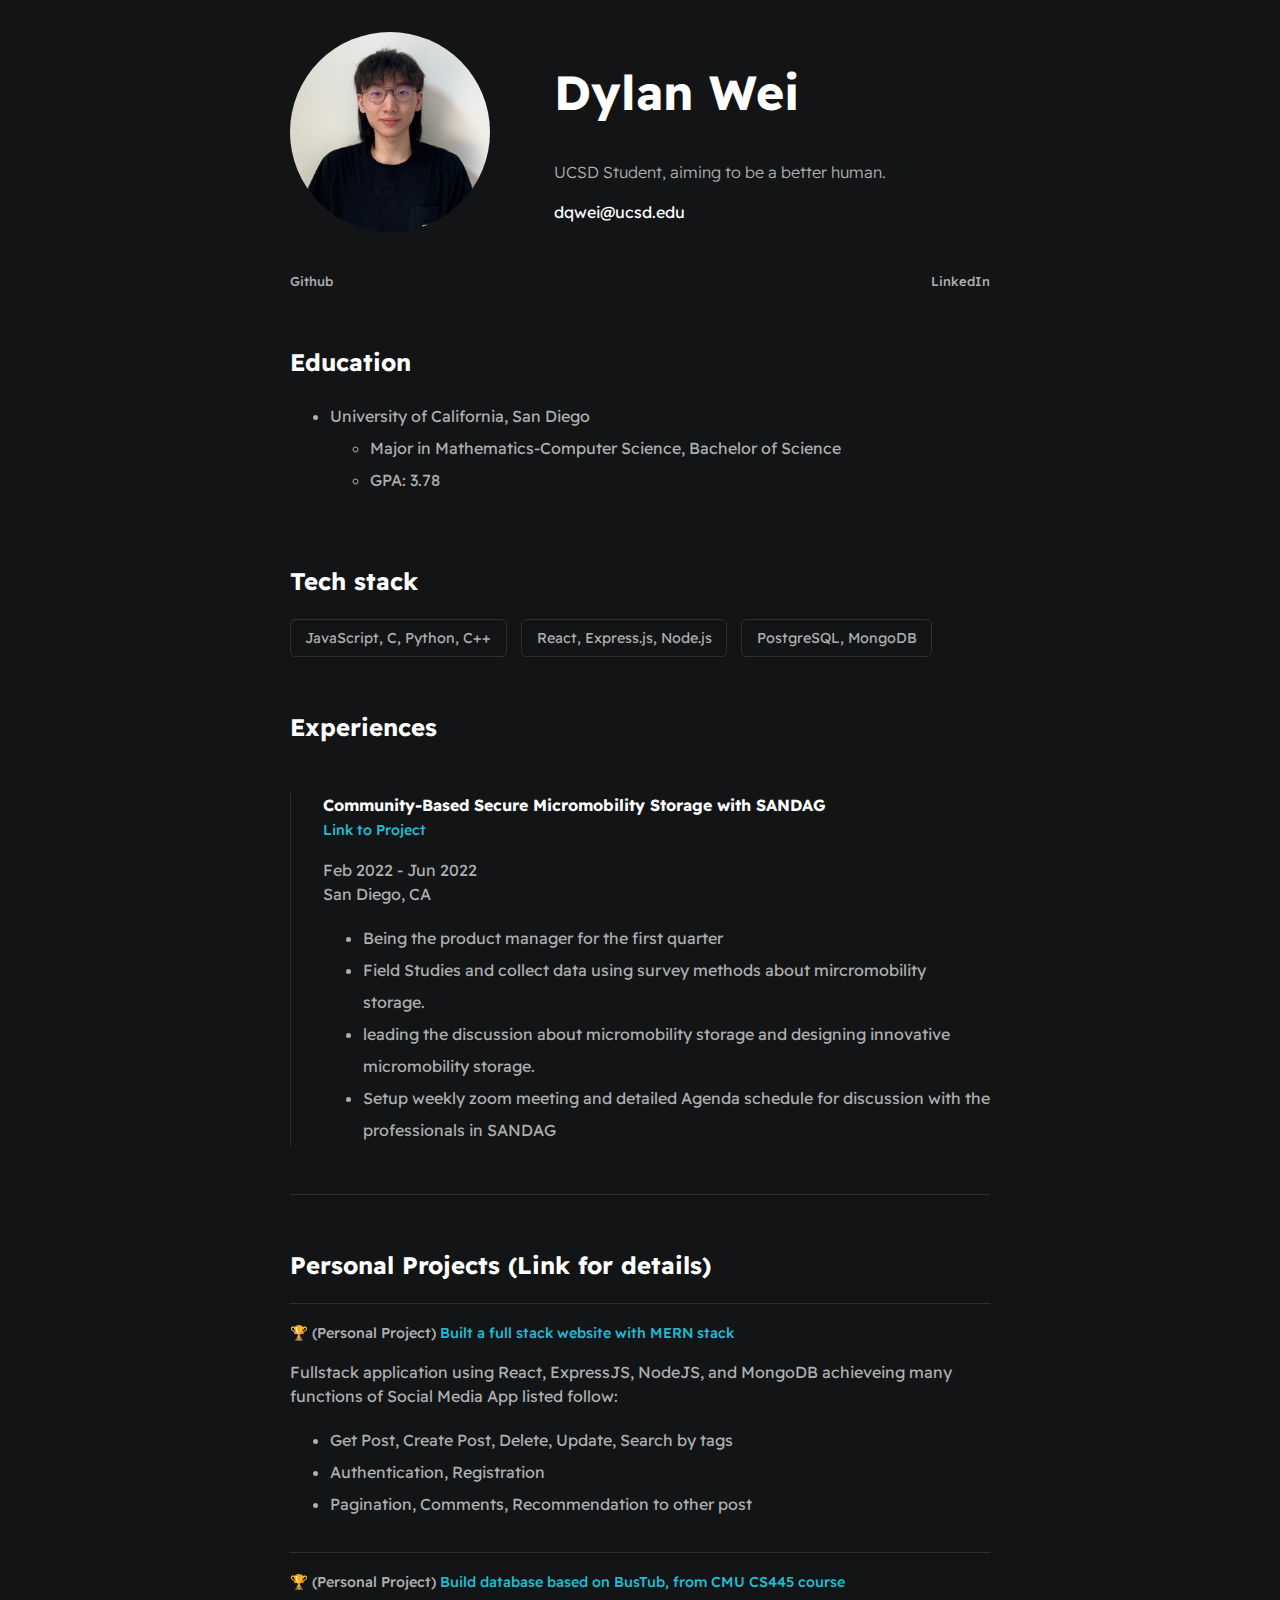
==== index.html @ da63334c "modify to link in indedx" ====
<!DOCTYPE html>
<html lang="en">
  <head>
    <meta charset="UTF-8" />
    <meta http-equiv="X-UA-Compatible" content="IE=edge" />
    <meta name="viewport" content="width=device-width, initial-scale=1.0" />
    <link
      rel="stylesheet"
      type="text/css"
      media="screen"
      href="./styles/main.css"
    />
    <title>My Resume</title>
  </head>
  <body>
    <div id="container--main">
      <!-- Basic Information Section -->
      <section id="wrapper--hero" class="section--page">
        <img id="profile--img" src="./assets/images/profile_pic.jpeg" />
        <div>
          <h1 id="user--name">Dylan Wei</h1>
          <p id="bio">UCSD Student, aiming to be a better human.</p>
          <p id="email">dqwei@ucsd.edu</p>
        </div>
      </section>

      <!-- Social List Section -->
      <section class="section--page">
        <div id="social--list">
          <a href="https://github.com/dqwei1219/" target="_blank">Github</a>
          <a href="https://www.linkedin.com/in/dylan-wei-57ba23220/" >LinkedIn</a>
        </div>
      </section>

      <!-- Education -->
      <section class="section--page">
        <h2>Education</h2>
        <ul id="education">
          <li>University of California, San Diego</li>
          <ul id="education">
            <li>Major in Mathematics-Computer Science, Bachelor of Science</li>
            <li>GPA: 3.78</li>
          </ul>
        </ul>
      </section>

      <!--Tech Stack-->
      <section class="section--page">
        <h2>Tech stack</h2>

        <div id="wrapper--techstack__items">
          <div class="card--techstack">
            <span>JavaScript, C, Python, C++ </span>
          </div>
          <div class="card--techstack">
            <span>React, Express.js, Node.js</span>
          </div>
          <div class="card--techstack"><span>PostgreSQL, MongoDB</span></div>
        </div>
      </section>

      <!-- Work History-->
      <section id="work-history-wrapper" class="section--page">
        <h2>Experiences</h2>
        <div class="card--work-history">
          <strong>
            Community-Based Secure Micromobility Storage with SANDAG
          </strong>
          <br/>
          <a id="link" href="https://github.com/dqwei1219/Digital-Resume/blob/main/project3.html">Link to Project</a>
          <p>
            Feb 2022 - Jun 2022 <br />
            San Diego, CA
          </p>
          <ul>
            <li>Being the product manager for the first quarter</li>
            <li>
              Field Studies and collect data using survey methods about
              mircromobility storage.
            </li>
            <li>
              leading the discussion about micromobility storage and designing
              innovative micromobility storage.
            </li>
            <li>
              Setup weekly zoom meeting and detailed Agenda schedule for
              discussion with the professionals in SANDAG
            </li>
          </ul>
        </div>

        <div class="line-break"></div>
      </section>

      <!--Personal Projects-->
      <section class="section--page">
        <h2>Personal Projects (Link for details)</h2>
        <div class="card--project">
          <a href="https://github.com/dqwei1219/Digital-Resume/blob/main/project1.html"
            ><span>🏆 (Personal Project) </span>Built a full stack website with
            MERN stack</a
          >
          <p>
            Fullstack application using React, ExpressJS, NodeJS, and MongoDB
            achieveing many functions of Social Media App listed follow:
            <ul> 
            <li>Get Post, Create Post, Delete, Update, Search by tags</li>
            <li>Authentication, Registration</li>
            <li>Pagination, Comments, Recommendation to other post</li>
            </ul>
          </p>
        </div>
        <div class="card--project">
          <a href="https://github.com/dqwei1219/Digital-Resume/blob/main/project2.html"
            ><span>🏆 (Personal Project) </span>Build database based on BusTub,
            from CMU CS445 course</a
          >
      </section>
    </div>
  </body>
</html>
---- styles/main.css ----
@import url('https://fonts.googleapis.com/css2?family=Readex+Pro:wght@300;400;500;600;700&display=swap');

:root{
    --mainTextColor-light:#000;
    --secondaryTextColor-light: #808080;
    --mainLinkColor-light:#0da2b8;
    --mainBorderColor-light:rgb(218, 218, 218);
    --mainBgColor-light:rgb(249, 250,251);

    --mainTextColor-dark:#fff;
    --secondaryTextColor-dark:#adb0b1;
    --mainLinkColor-dark:rgb(30, 190,214);
    --mainBorderColor-dark:#2b3031;
    --mainBgColor-dark:#131415;

    --mainTextColor:var(--mainTextColor-dark);
    --secondaryTextColor:var(--secondaryTextColor-dark);
    --mainLinkColor:var(--mainLinkColor-dark);
    --mainBorderColor:var(--mainBorderColor-dark);
    --mainBgColor:var(--mainBgColor-dark);

}

*{
    font-family: 'Readex Pro';
    line-height: 1.5em;
    box-sizing: border-box; /* Item inside div don't overflow */
    color: var(--mainTextColor);
}

body{
    background-color:var(--mainBgColor);
}

p,span,li{
    color:var(--secondaryTextColor);
    font-size: 1em; /* 16px */
}

a{
    text-decoration: none;
    color: var(--mainLinkColor);
    font-weight: 500;
}

li {
    line-height: 2em;
}

#container--main { /* referencing the id */
    max-width: 700px; 
    margin: 0 auto /* center the page */
}

#wrapper--hero {
    display: flex; /* Display left to right */
    align-items: center;
    gap: 4em;
}

#user--name {
    font-size: 3em;
}

#bio {
    font-weight: 300;
}

#profile--img {
    border-radius: 50%; /* turning to a circle */
    width: 200px;
    height: 200px;
    object-fit: cover;
}

#email {
    color: var(--mainTextColor)
}

#social--list {
    display: flex;
    justify-content: space-between; /* put space between each link */
                                    /* Less social link can use flex-start */
    column-gap: 1em;
    flex-wrap: wrap;
}

#social--list, a{
    font-size: 0.9em;
    color: var(--secondaryTextColor);
}

#social--list, a:hover{ /* when moving the cursor on the link */
    font-size: 0.9em;
    color: var(--mainLinkColor);
    transition: 0.3s;
}

#experience {
    list-style: none;
}

#wrapper--techstack__items {
    display: flex;
    flex-wrap: wrap;
    gap: 1em;
    font-size: 0.9em;
}

.card--techstack {
    border: 1px solid var(--mainBorderColor);
    border-radius: 5px;
    padding: 0.5em 1em;
    align-items: center;
}

.section--page{ /* referencing the class */
    padding-top: 1em;
    padding-bottom: 1em;
}

.card--work-history{
    border-left: 1px solid var(--mainBorderColor);
    margin-top: 3em;
    margin-bottom: 3em;
    padding-left: 2em;
}

.line-break{
    background-color: var(--mainBorderColor);
    height: 1px;
}

.card--project{
    padding-top: 1em;
    padding-bottom: 1em;
    border-top: 1px solid var(--mainBorderColor);
}

.card--project a{
    color: rgb(30, 190,214);
}

#link {
    color: rgb(30, 190,214);
}


@media(max-width:600px){

    .section--page{
        padding-top: 1em;
        padding-bottom: 1em;
    }

    #wrapper--hero{
        gap: 1em;
        flex-direction: column;
    }

    #profile-pic{
        width: 200px;
        height: 200px;
    }


    .card--work-history{
        border-left: none;
        padding-left: 0;
    }
}
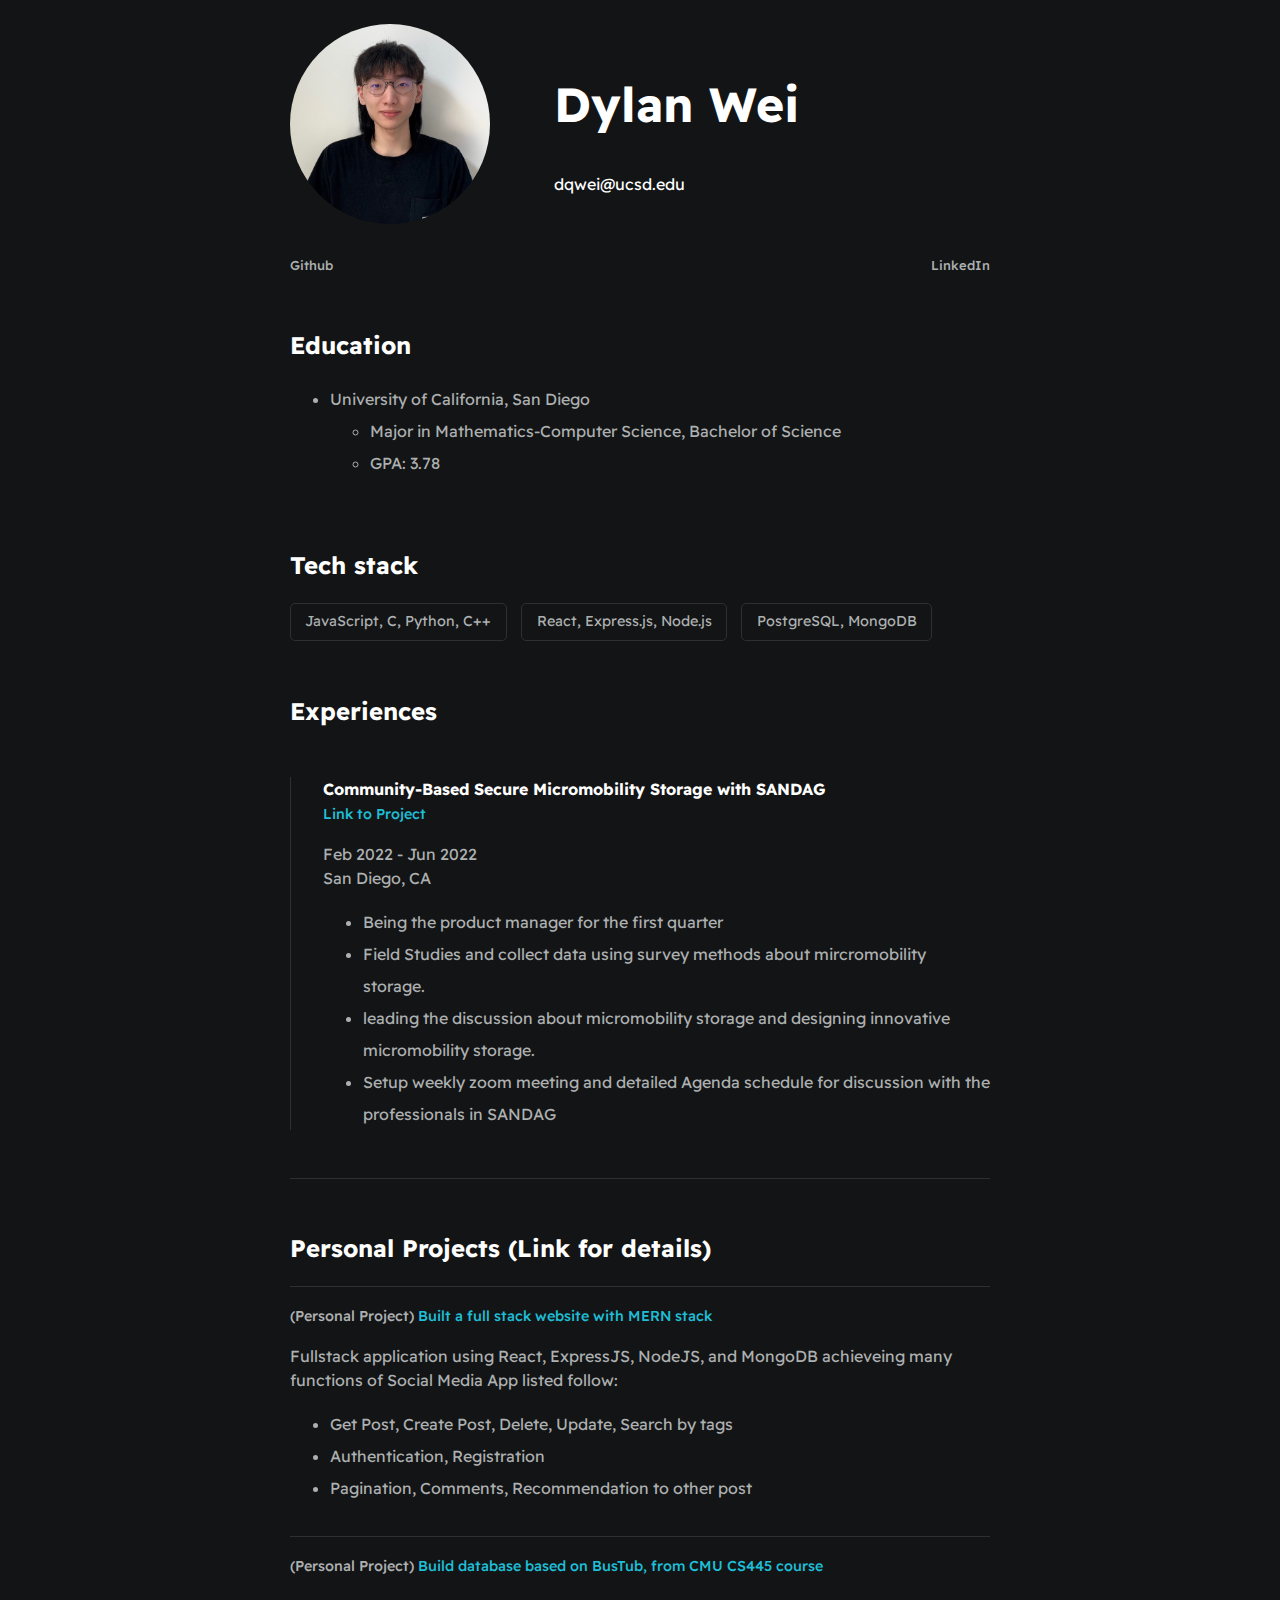
==== commit 20ec2a1a: "deleted bio info" ====
--- a/index.html
+++ b/index.html
@@ -19,7 +19,7 @@
         <img id="profile--img" src="./assets/images/profile_pic.jpeg" />
         <div>
           <h1 id="user--name">Dylan Wei</h1>
-          <p id="bio">UCSD Student, aiming to be a better human.</p>
+          <p id="bio"></p>
           <p id="email">dqwei@ucsd.edu</p>
         </div>
       </section>
@@ -97,7 +97,7 @@
         <h2>Personal Projects (Link for details)</h2>
         <div class="card--project">
           <a href="https://github.com/dqwei1219/Digital-Resume/blob/main/project1.html"
-            ><span>🏆 (Personal Project) </span>Built a full stack website with
+            ><span> (Personal Project) </span>Built a full stack website with
             MERN stack</a
           >
           <p>
@@ -112,7 +112,7 @@
         </div>
         <div class="card--project">
           <a href="https://github.com/dqwei1219/Digital-Resume/blob/main/project2.html"
-            ><span>🏆 (Personal Project) </span>Build database based on BusTub,
+            ><span> (Personal Project) </span>Build database based on BusTub,
             from CMU CS445 course</a
           >
       </section>
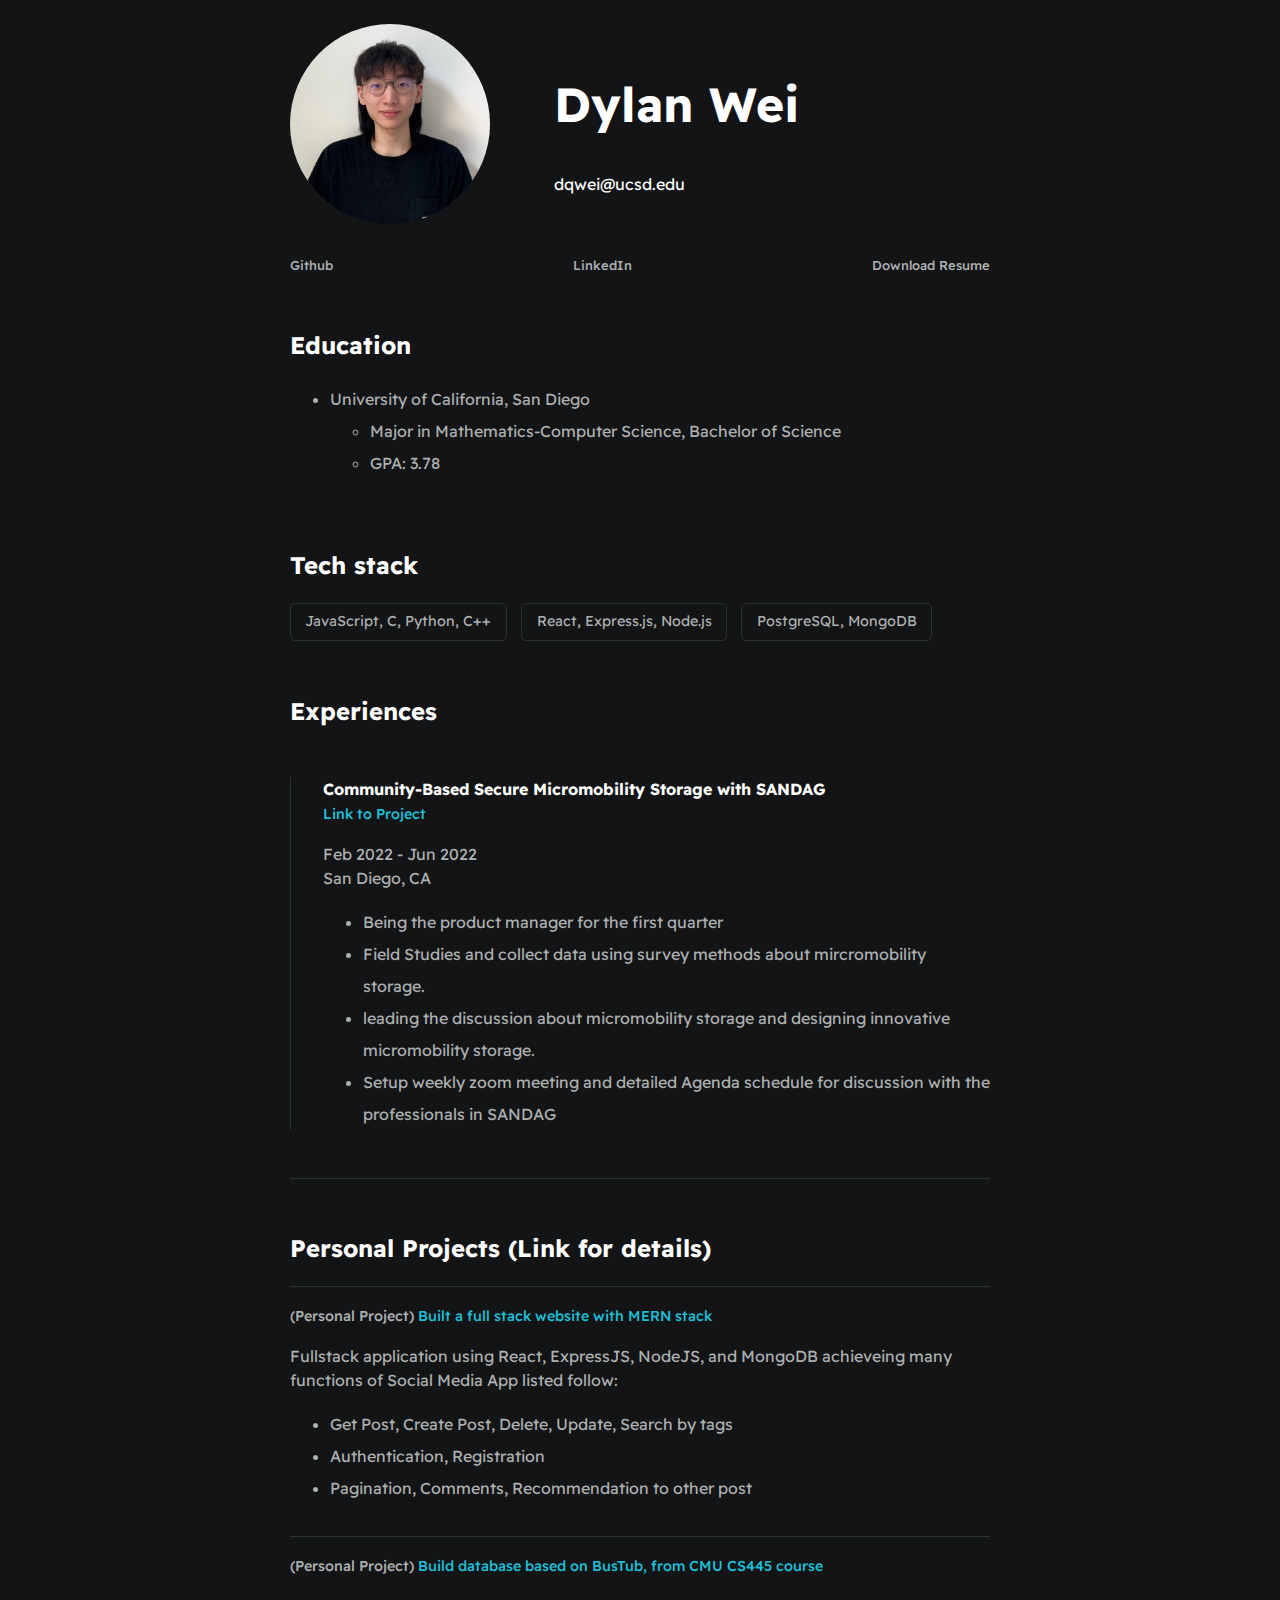
==== commit 15a07463: "added pdf" ====
--- a/index.html
+++ b/index.html
@@ -29,6 +29,7 @@
         <div id="social--list">
           <a href="https://github.com/dqwei1219/" target="_blank">Github</a>
           <a href="https://www.linkedin.com/in/dylan-wei-57ba23220/" >LinkedIn</a>
+          <a href="" >Download Resume</a>
         </div>
       </section>
 
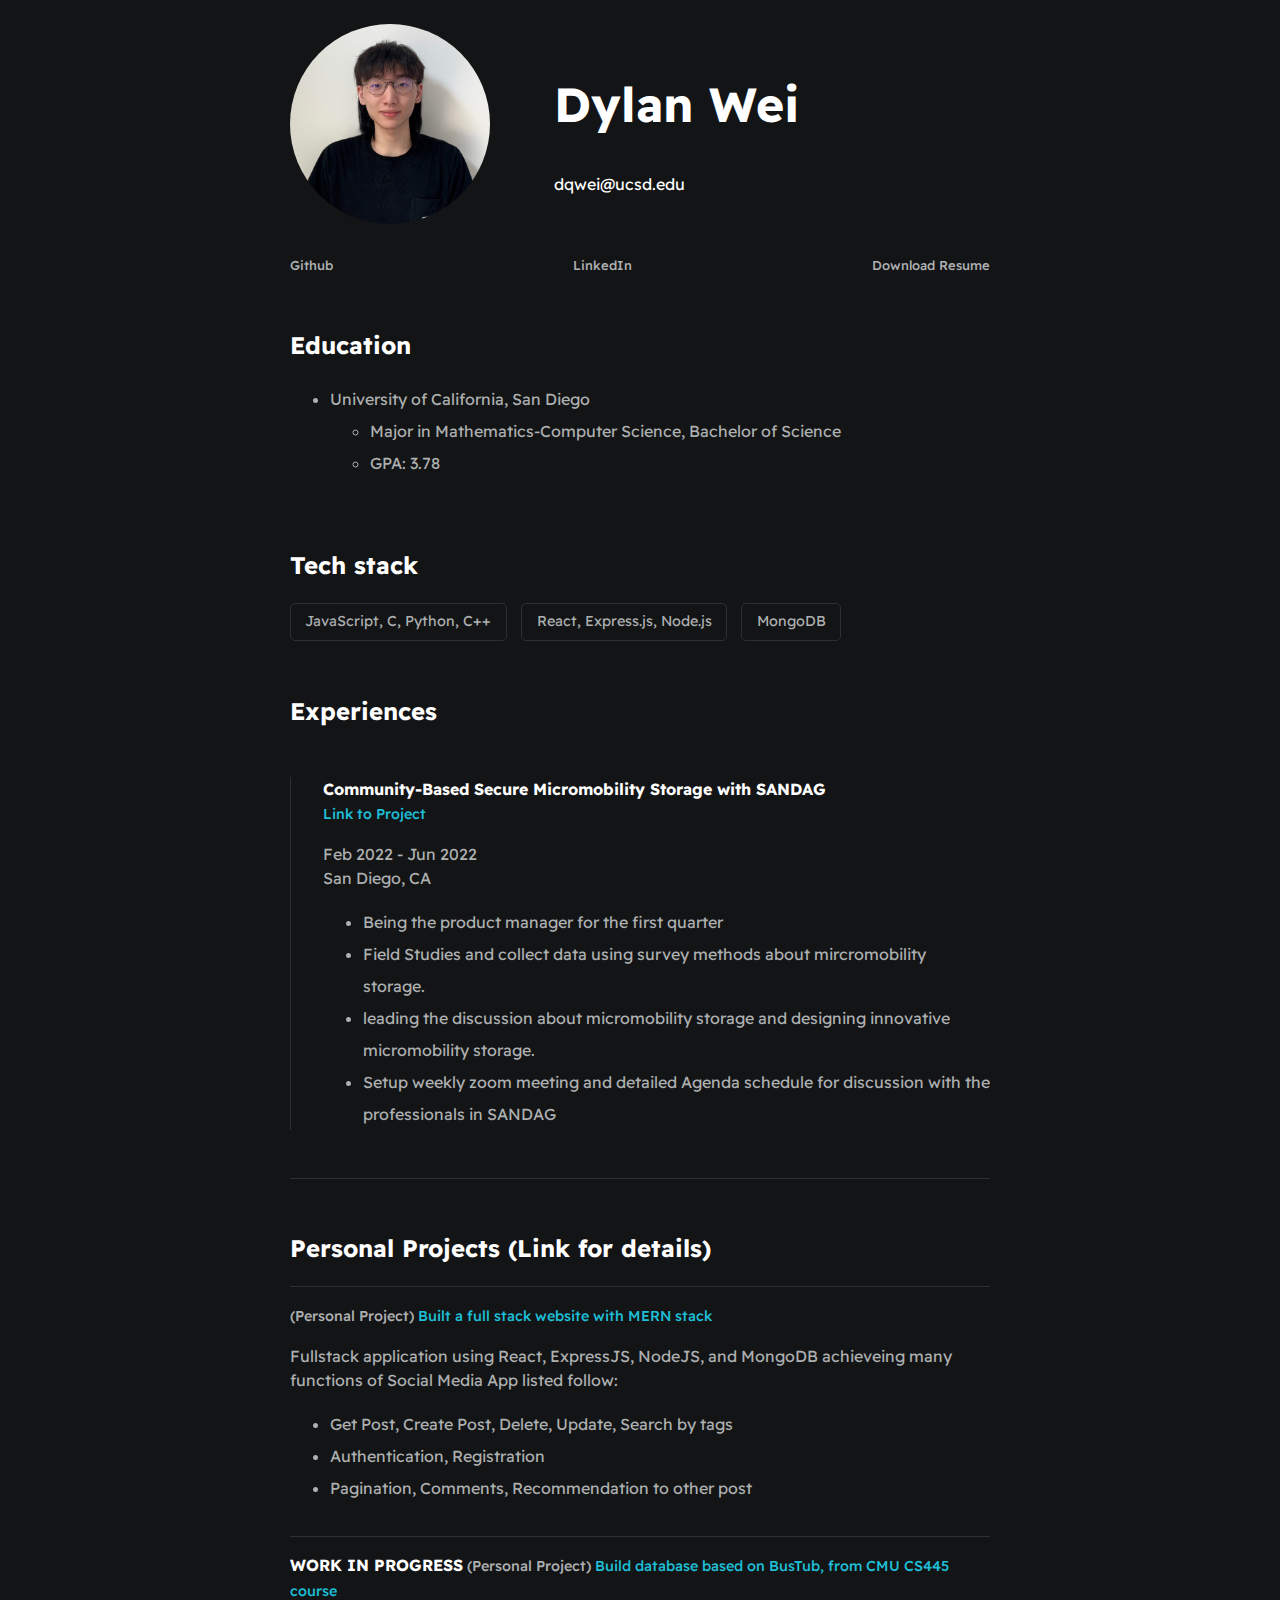
==== commit b7e9e770: "modify link issue" ====
--- a/index.html
+++ b/index.html
@@ -29,7 +29,7 @@
         <div id="social--list">
           <a href="https://github.com/dqwei1219/" target="_blank">Github</a>
           <a href="https://www.linkedin.com/in/dylan-wei-57ba23220/" >LinkedIn</a>
-          <a href="" >Download Resume</a>
+          <a href="https://github.com/dqwei1219/Digital-Resume/blob/main/assets/My%20Resume.pdf" >Download Resume</a>
         </div>
       </section>
 
@@ -51,12 +51,12 @@
 
         <div id="wrapper--techstack__items">
           <div class="card--techstack">
-            <span>JavaScript, C, Python, C++ </span>
+            <span>JavaScript, C, Python, C++</span>
           </div>
           <div class="card--techstack">
             <span>React, Express.js, Node.js</span>
           </div>
-          <div class="card--techstack"><span>PostgreSQL, MongoDB</span></div>
+          <div class="card--techstack"><span> MongoDB</span></div>
         </div>
       </section>
 
@@ -68,7 +68,7 @@
             Community-Based Secure Micromobility Storage with SANDAG
           </strong>
           <br/>
-          <a id="link" href="https://github.com/dqwei1219/Digital-Resume/blob/main/project3.html">Link to Project</a>
+          <a id="link" href="https://dqwei1219.github.io/Digital-Resume/project3.html">Link to Project</a>
           <p>
             Feb 2022 - Jun 2022 <br />
             San Diego, CA
@@ -97,7 +97,7 @@
       <section class="section--page">
         <h2>Personal Projects (Link for details)</h2>
         <div class="card--project">
-          <a href="https://github.com/dqwei1219/Digital-Resume/blob/main/project1.html"
+          <a href="https://github.com/dqwei1219/Digital-Resume/project1.html"
             ><span> (Personal Project) </span>Built a full stack website with
             MERN stack</a
           >
@@ -112,9 +112,10 @@
           </p>
         </div>
         <div class="card--project">
-          <a href="https://github.com/dqwei1219/Digital-Resume/blob/main/project2.html"
+          <strong>WORK IN PROGRESS</strong>
+          <a href="https://github.com/dqwei1219/Digital-Resume/project2.html"
             ><span> (Personal Project) </span>Build database based on BusTub,
-            from CMU CS445 course</a
+            from CMU CS445 course </a
           >
       </section>
     </div>
